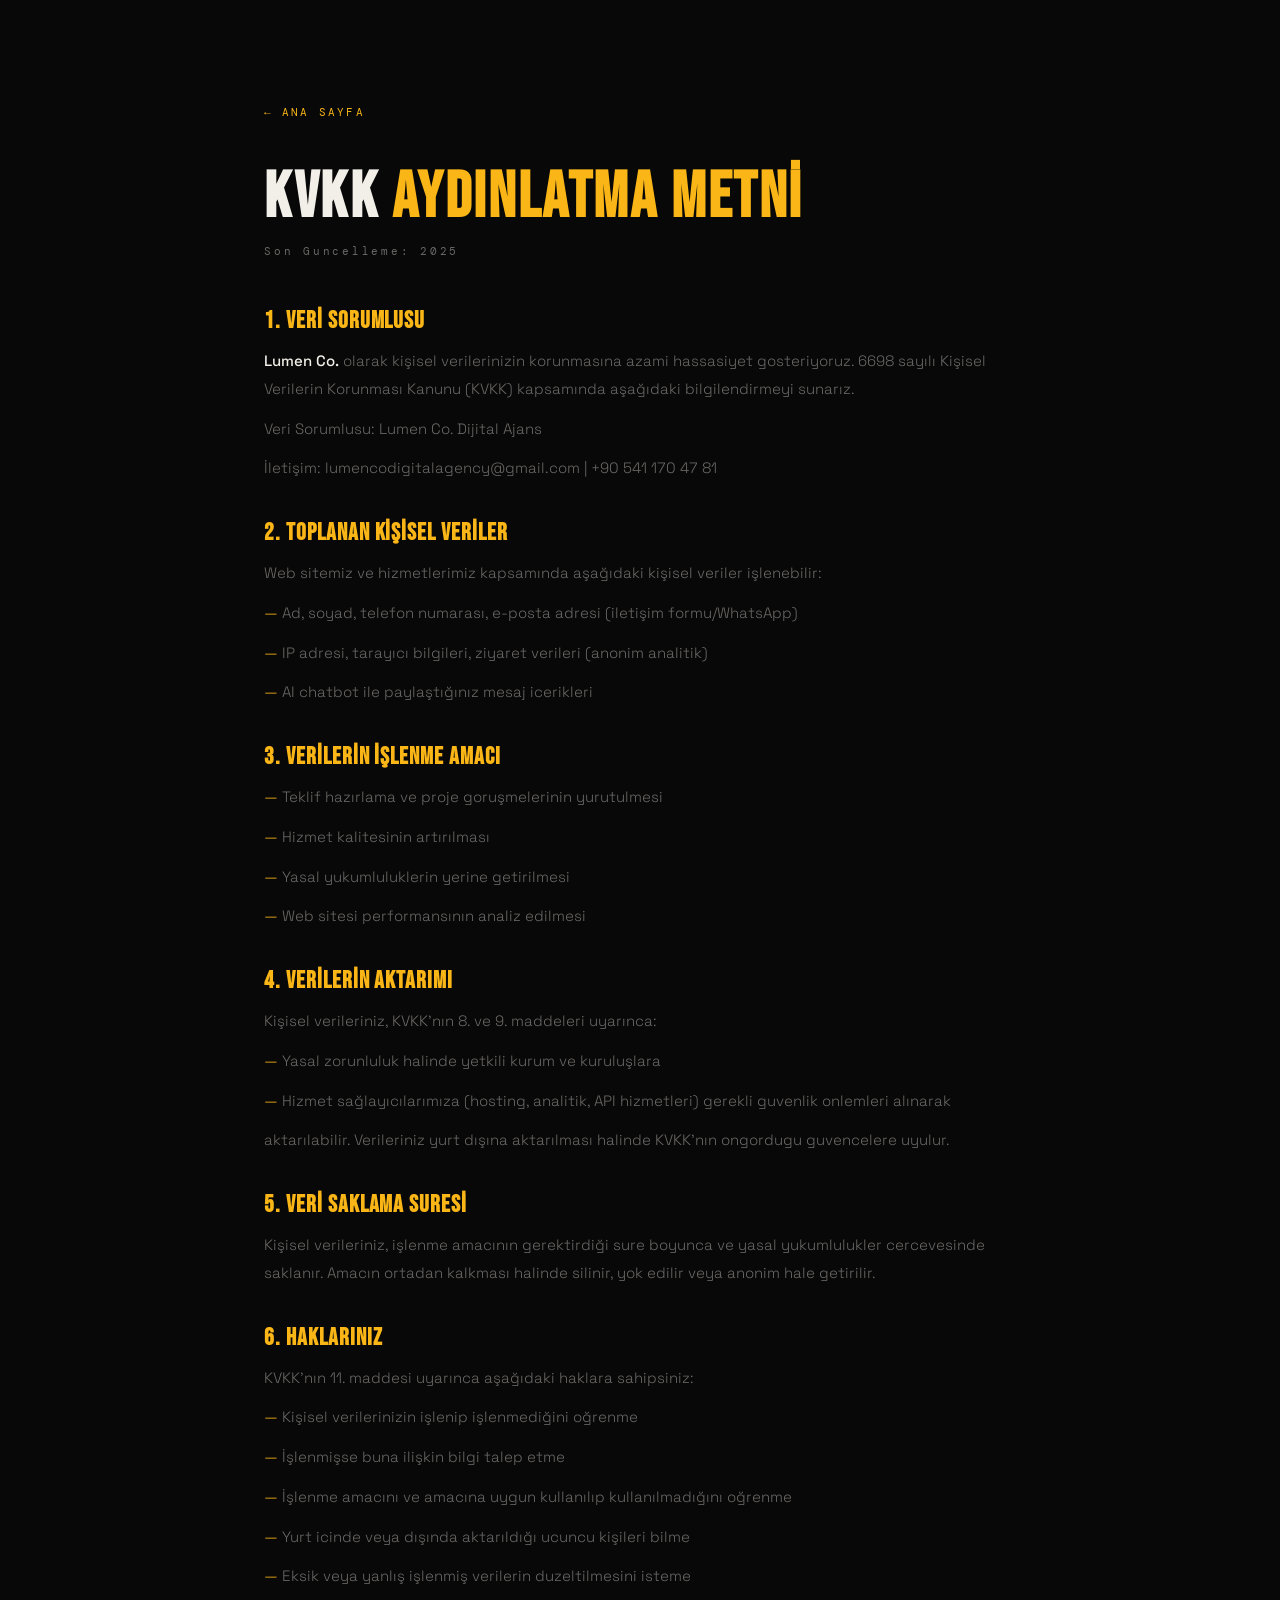
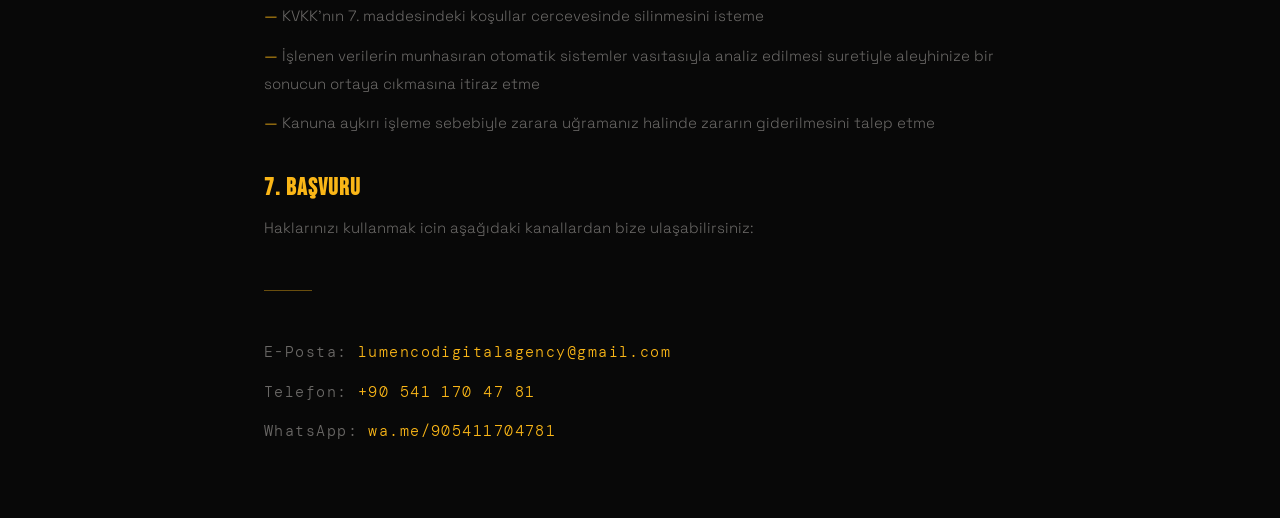
==== kvkk.html @ 165ad6b7 "fix: remove exposed API key, add SEO meta tags, KVKK page, and UX improvements - Move Anthropic API " ====
<!DOCTYPE html>
<html lang="tr">
<head>
<meta charset="UTF-8">
<meta name="viewport" content="width=device-width, initial-scale=1.0">
<title>KVKK Aydınlatma Metni — LUMEN CO.</title>
<meta name="description" content="Lumen Co. Kişisel Verilerin Korunması Kanunu (KVKK) kapsamında aydınlatma metni.">
<link rel="icon" type="image/svg+xml" href="data:image/svg+xml,<svg xmlns='http://www.w3.org/2000/svg' viewBox='0 0 100 100'><rect width='100' height='100' rx='12' fill='%23080808'/><text x='50' y='68' font-size='52' font-family='sans-serif' font-weight='bold' fill='%23FAB617' text-anchor='middle'>L</text></svg>">
<link rel="preconnect" href="https://fonts.googleapis.com">
<link rel="preconnect" href="https://fonts.gstatic.com" crossorigin>
<link href="https://fonts.googleapis.com/css2?family=Bebas+Neue&family=Space+Grotesk:wght@300;400;500&family=DM+Mono:wght@300;400&display=swap" rel="stylesheet">
<style>
:root{--bg:#080808;--bg2:#0F0F0F;--white:#F2EFE9;--muted:rgba(242,239,233,0.42);--border:rgba(242,239,233,0.07);--accent:#FAB617;}
*,*::before,*::after{margin:0;padding:0;box-sizing:border-box;}
body{background:var(--bg);color:var(--white);font-family:'Space Grotesk',sans-serif;}
.wrap{max-width:800px;margin:0 auto;padding:100px 24px 60px;}
.back{font-family:'DM Mono',monospace;font-size:11px;letter-spacing:.2em;color:var(--accent);text-decoration:none;text-transform:uppercase;display:inline-flex;align-items:center;gap:8px;margin-bottom:40px;}
.back:hover{opacity:.7;}
h1{font-family:'Bebas Neue',sans-serif;font-size:clamp(36px,6vw,64px);letter-spacing:.04em;margin-bottom:8px;}
h1 em{color:var(--accent);font-style:normal;}
.date{font-family:'DM Mono',monospace;font-size:11px;letter-spacing:.25em;color:var(--muted);margin-bottom:48px;display:block;}
h2{font-family:'Bebas Neue',sans-serif;font-size:24px;letter-spacing:.04em;color:var(--accent);margin:36px 0 12px;}
p,li{font-weight:300;font-size:15px;line-height:1.85;color:var(--muted);margin-bottom:12px;}
ul{list-style:none;padding:0;}
ul li::before{content:'— ';color:var(--accent);}
strong{color:var(--white);font-weight:500;}
.divider{width:48px;height:1px;background:var(--accent);opacity:.4;margin:48px 0;}
.contact{font-family:'DM Mono',monospace;font-size:12px;letter-spacing:.12em;color:var(--muted);}
.contact a{color:var(--accent);text-decoration:none;}
</style>
</head>
<body>
<div class="wrap">
  <a href="/" class="back">&larr; Ana Sayfa</a>
  <h1>KVKK <em>AYDINLATMA METNİ</em></h1>
  <span class="date">Son Guncelleme: 2025</span>

  <h2>1. Veri Sorumlusu</h2>
  <p><strong>Lumen Co.</strong> olarak kişisel verilerinizin korunmasına azami hassasiyet gosteriyoruz. 6698 sayılı Kişisel Verilerin Korunması Kanunu (KVKK) kapsamında aşağıdaki bilgilendirmeyi sunarız.</p>
  <p>Veri Sorumlusu: Lumen Co. Dijital Ajans</p>
  <p>İletişim: lumencodigitalagency@gmail.com | +90 541 170 47 81</p>

  <h2>2. Toplanan Kişisel Veriler</h2>
  <p>Web sitemiz ve hizmetlerimiz kapsamında aşağıdaki kişisel veriler işlenebilir:</p>
  <ul>
    <li>Ad, soyad, telefon numarası, e-posta adresi (iletişim formu/WhatsApp)</li>
    <li>IP adresi, tarayıcı bilgileri, ziyaret verileri (anonim analitik)</li>
    <li>AI chatbot ile paylaştığınız mesaj icerikleri</li>
  </ul>

  <h2>3. Verilerin İşlenme Amacı</h2>
  <ul>
    <li>Teklif hazırlama ve proje goruşmelerinin yurutulmesi</li>
    <li>Hizmet kalitesinin artırılması</li>
    <li>Yasal yukumluluklerin yerine getirilmesi</li>
    <li>Web sitesi performansının analiz edilmesi</li>
  </ul>

  <h2>4. Verilerin Aktarımı</h2>
  <p>Kişisel verileriniz, KVKK'nın 8. ve 9. maddeleri uyarınca:</p>
  <ul>
    <li>Yasal zorunluluk halinde yetkili kurum ve kuruluşlara</li>
    <li>Hizmet sağlayıcılarımıza (hosting, analitik, API hizmetleri) gerekli guvenlik onlemleri alınarak</li>
  </ul>
  <p>aktarılabilir. Verileriniz yurt dışına aktarılması halinde KVKK'nın ongordugu guvencelere uyulur.</p>

  <h2>5. Veri Saklama Suresi</h2>
  <p>Kişisel verileriniz, işlenme amacının gerektirdiği sure boyunca ve yasal yukumlulukler cercevesinde saklanır. Amacın ortadan kalkması halinde silinir, yok edilir veya anonim hale getirilir.</p>

  <h2>6. Haklarınız</h2>
  <p>KVKK'nın 11. maddesi uyarınca aşağıdaki haklara sahipsiniz:</p>
  <ul>
    <li>Kişisel verilerinizin işlenip işlenmediğini oğrenme</li>
    <li>İşlenmişse buna ilişkin bilgi talep etme</li>
    <li>İşlenme amacını ve amacına uygun kullanılıp kullanılmadığını oğrenme</li>
    <li>Yurt icinde veya dışında aktarıldığı ucuncu kişileri bilme</li>
    <li>Eksik veya yanlış işlenmiş verilerin duzeltilmesini isteme</li>
    <li>KVKK'nın 7. maddesindeki koşullar cercevesinde silinmesini isteme</li>
    <li>İşlenen verilerin munhasıran otomatik sistemler vasıtasıyla analiz edilmesi suretiyle aleyhinize bir sonucun ortaya cıkmasına itiraz etme</li>
    <li>Kanuna aykırı işleme sebebiyle zarara uğramanız halinde zararın giderilmesini talep etme</li>
  </ul>

  <h2>7. Başvuru</h2>
  <p>Haklarınızı kullanmak icin aşağıdaki kanallardan bize ulaşabilirsiniz:</p>

  <div class="divider"></div>

  <div class="contact">
    <p>E-Posta: <a href="mailto:lumencodigitalagency@gmail.com">lumencodigitalagency@gmail.com</a></p>
    <p>Telefon: <a href="tel:+905411704781">+90 541 170 47 81</a></p>
    <p>WhatsApp: <a href="https://wa.me/905411704781">wa.me/905411704781</a></p>
  </div>
</div>
</body>
</html>
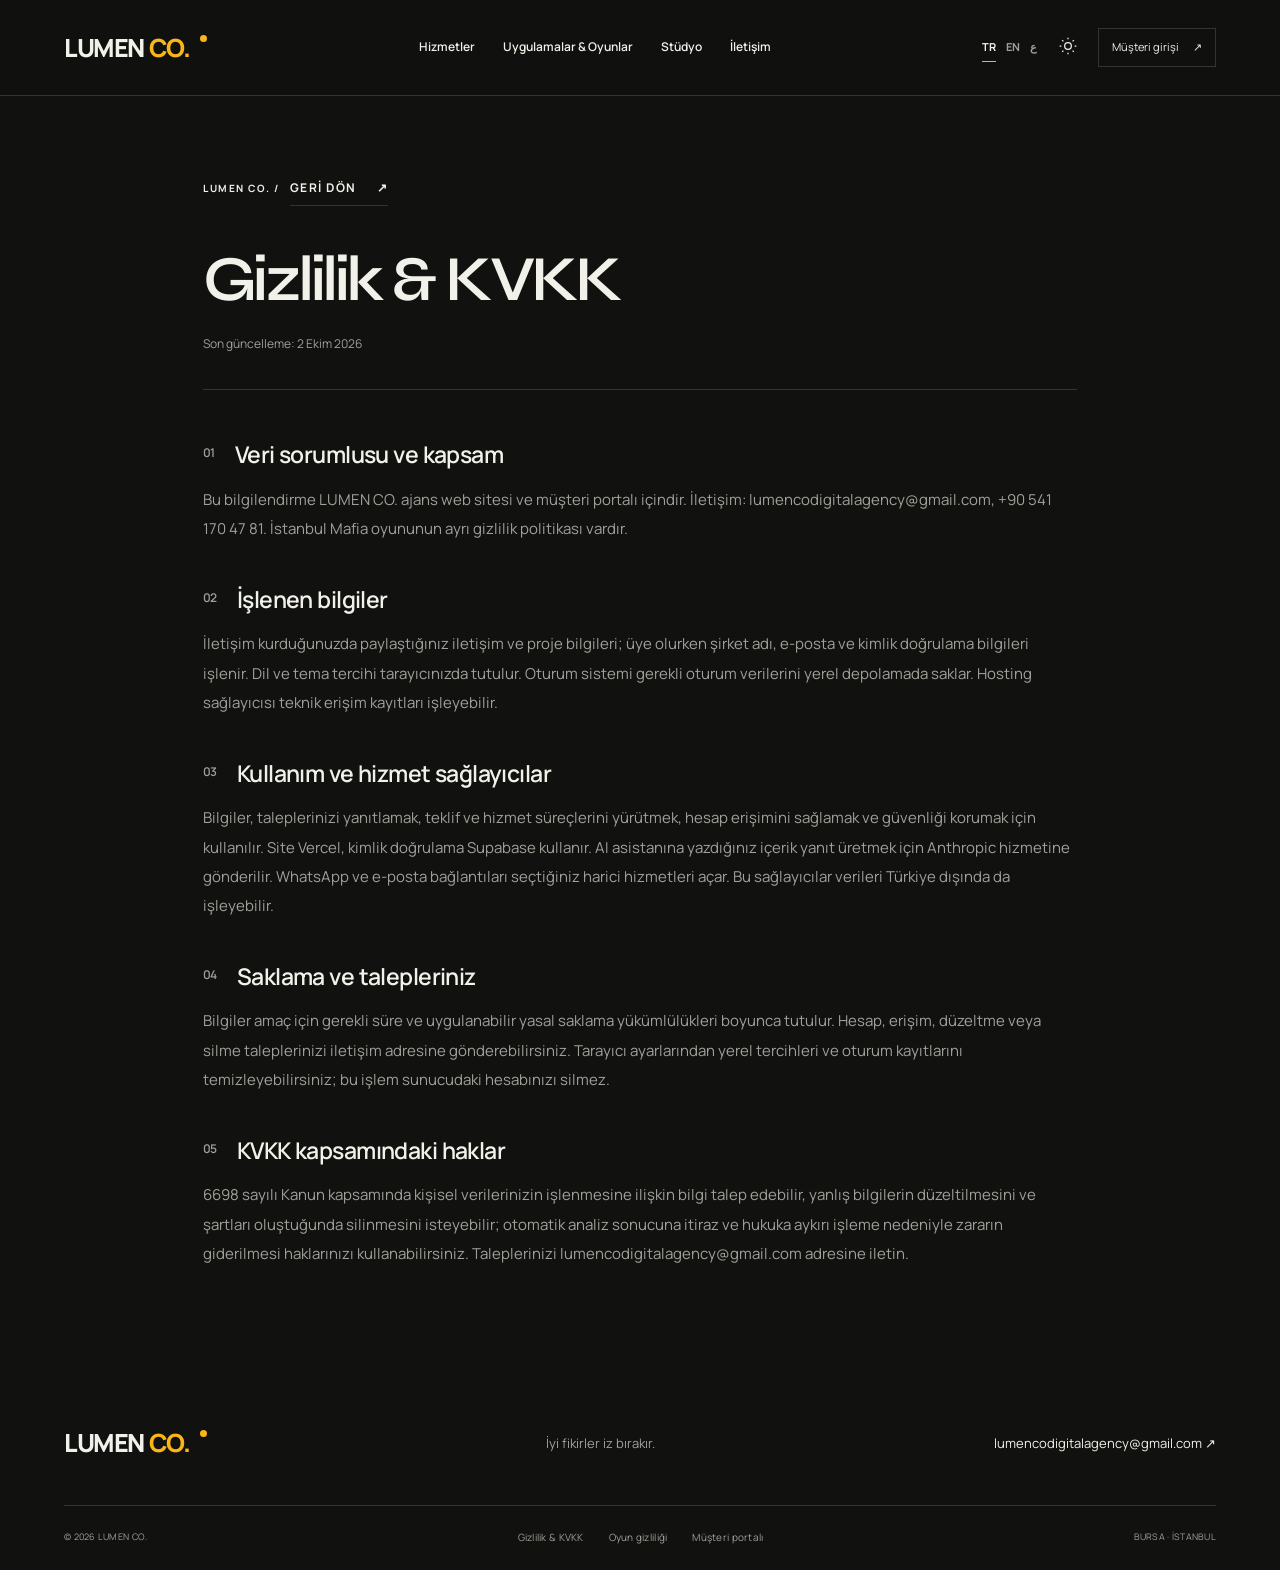
==== commit 644483da: "Launch approved multilingual Lumen redesign and Istanbul Mafia pages" ====
--- a/kvkk.html
+++ b/kvkk.html
@@ -1,95 +1 @@
-<!DOCTYPE html>
-<html lang="tr">
-<head>
-<meta charset="UTF-8">
-<meta name="viewport" content="width=device-width, initial-scale=1.0">
-<title>KVKK Aydınlatma Metni — LUMEN CO.</title>
-<meta name="description" content="Lumen Co. Kişisel Verilerin Korunması Kanunu (KVKK) kapsamında aydınlatma metni.">
-<link rel="icon" type="image/svg+xml" href="data:image/svg+xml,<svg xmlns='http://www.w3.org/2000/svg' viewBox='0 0 100 100'><rect width='100' height='100' rx='12' fill='%23080808'/><text x='50' y='68' font-size='52' font-family='sans-serif' font-weight='bold' fill='%23FAB617' text-anchor='middle'>L</text></svg>">
-<link rel="preconnect" href="https://fonts.googleapis.com">
-<link rel="preconnect" href="https://fonts.gstatic.com" crossorigin>
-<link href="https://fonts.googleapis.com/css2?family=Bebas+Neue&family=Space+Grotesk:wght@300;400;500&family=DM+Mono:wght@300;400&display=swap" rel="stylesheet">
-<style>
-:root{--bg:#080808;--bg2:#0F0F0F;--white:#F2EFE9;--muted:rgba(242,239,233,0.42);--border:rgba(242,239,233,0.07);--accent:#FAB617;}
-*,*::before,*::after{margin:0;padding:0;box-sizing:border-box;}
-body{background:var(--bg);color:var(--white);font-family:'Space Grotesk',sans-serif;}
-.wrap{max-width:800px;margin:0 auto;padding:100px 24px 60px;}
-.back{font-family:'DM Mono',monospace;font-size:11px;letter-spacing:.2em;color:var(--accent);text-decoration:none;text-transform:uppercase;display:inline-flex;align-items:center;gap:8px;margin-bottom:40px;}
-.back:hover{opacity:.7;}
-h1{font-family:'Bebas Neue',sans-serif;font-size:clamp(36px,6vw,64px);letter-spacing:.04em;margin-bottom:8px;}
-h1 em{color:var(--accent);font-style:normal;}
-.date{font-family:'DM Mono',monospace;font-size:11px;letter-spacing:.25em;color:var(--muted);margin-bottom:48px;display:block;}
-h2{font-family:'Bebas Neue',sans-serif;font-size:24px;letter-spacing:.04em;color:var(--accent);margin:36px 0 12px;}
-p,li{font-weight:300;font-size:15px;line-height:1.85;color:var(--muted);margin-bottom:12px;}
-ul{list-style:none;padding:0;}
-ul li::before{content:'— ';color:var(--accent);}
-strong{color:var(--white);font-weight:500;}
-.divider{width:48px;height:1px;background:var(--accent);opacity:.4;margin:48px 0;}
-.contact{font-family:'DM Mono',monospace;font-size:12px;letter-spacing:.12em;color:var(--muted);}
-.contact a{color:var(--accent);text-decoration:none;}
-</style>
-</head>
-<body>
-<div class="wrap">
-  <a href="/" class="back">&larr; Ana Sayfa</a>
-  <h1>KVKK <em>AYDINLATMA METNİ</em></h1>
-  <span class="date">Son Guncelleme: 2025</span>
-
-  <h2>1. Veri Sorumlusu</h2>
-  <p><strong>Lumen Co.</strong> olarak kişisel verilerinizin korunmasına azami hassasiyet gosteriyoruz. 6698 sayılı Kişisel Verilerin Korunması Kanunu (KVKK) kapsamında aşağıdaki bilgilendirmeyi sunarız.</p>
-  <p>Veri Sorumlusu: Lumen Co. Dijital Ajans</p>
-  <p>İletişim: lumencodigitalagency@gmail.com | +90 541 170 47 81</p>
-
-  <h2>2. Toplanan Kişisel Veriler</h2>
-  <p>Web sitemiz ve hizmetlerimiz kapsamında aşağıdaki kişisel veriler işlenebilir:</p>
-  <ul>
-    <li>Ad, soyad, telefon numarası, e-posta adresi (iletişim formu/WhatsApp)</li>
-    <li>IP adresi, tarayıcı bilgileri, ziyaret verileri (anonim analitik)</li>
-    <li>AI chatbot ile paylaştığınız mesaj icerikleri</li>
-  </ul>
-
-  <h2>3. Verilerin İşlenme Amacı</h2>
-  <ul>
-    <li>Teklif hazırlama ve proje goruşmelerinin yurutulmesi</li>
-    <li>Hizmet kalitesinin artırılması</li>
-    <li>Yasal yukumluluklerin yerine getirilmesi</li>
-    <li>Web sitesi performansının analiz edilmesi</li>
-  </ul>
-
-  <h2>4. Verilerin Aktarımı</h2>
-  <p>Kişisel verileriniz, KVKK'nın 8. ve 9. maddeleri uyarınca:</p>
-  <ul>
-    <li>Yasal zorunluluk halinde yetkili kurum ve kuruluşlara</li>
-    <li>Hizmet sağlayıcılarımıza (hosting, analitik, API hizmetleri) gerekli guvenlik onlemleri alınarak</li>
-  </ul>
-  <p>aktarılabilir. Verileriniz yurt dışına aktarılması halinde KVKK'nın ongordugu guvencelere uyulur.</p>
-
-  <h2>5. Veri Saklama Suresi</h2>
-  <p>Kişisel verileriniz, işlenme amacının gerektirdiği sure boyunca ve yasal yukumlulukler cercevesinde saklanır. Amacın ortadan kalkması halinde silinir, yok edilir veya anonim hale getirilir.</p>
-
-  <h2>6. Haklarınız</h2>
-  <p>KVKK'nın 11. maddesi uyarınca aşağıdaki haklara sahipsiniz:</p>
-  <ul>
-    <li>Kişisel verilerinizin işlenip işlenmediğini oğrenme</li>
-    <li>İşlenmişse buna ilişkin bilgi talep etme</li>
-    <li>İşlenme amacını ve amacına uygun kullanılıp kullanılmadığını oğrenme</li>
-    <li>Yurt icinde veya dışında aktarıldığı ucuncu kişileri bilme</li>
-    <li>Eksik veya yanlış işlenmiş verilerin duzeltilmesini isteme</li>
-    <li>KVKK'nın 7. maddesindeki koşullar cercevesinde silinmesini isteme</li>
-    <li>İşlenen verilerin munhasıran otomatik sistemler vasıtasıyla analiz edilmesi suretiyle aleyhinize bir sonucun ortaya cıkmasına itiraz etme</li>
-    <li>Kanuna aykırı işleme sebebiyle zarara uğramanız halinde zararın giderilmesini talep etme</li>
-  </ul>
-
-  <h2>7. Başvuru</h2>
-  <p>Haklarınızı kullanmak icin aşağıdaki kanallardan bize ulaşabilirsiniz:</p>
-
-  <div class="divider"></div>
-
-  <div class="contact">
-    <p>E-Posta: <a href="mailto:lumencodigitalagency@gmail.com">lumencodigitalagency@gmail.com</a></p>
-    <p>Telefon: <a href="tel:+905411704781">+90 541 170 47 81</a></p>
-    <p>WhatsApp: <a href="https://wa.me/905411704781">wa.me/905411704781</a></p>
-  </div>
-</div>
-</body>
-</html>
+<!doctype html><html lang="tr" dir="ltr"><head><meta charset="utf-8"><meta name="viewport" content="width=device-width,initial-scale=1"><meta name="color-scheme" content="dark light"><title>Gizlilik & KVKK — LUMEN CO.</title><meta name="description" content="Creative production, digital experiences and original games. LUMEN CO."><meta property="og:title" content="Gizlilik & KVKK — LUMEN CO."><meta property="og:description" content="Creative production, digital experiences and original games. LUMEN CO."><meta property="og:image" content="https://lumenco-site.vercel.app/assets/istanbul-mafia.png"><meta name="robots" content="index,follow"><link rel="icon" href="assets/favicon.svg"><link rel="stylesheet" href="assets/fonts.css"><link rel="stylesheet" href="assets/site.css"><script src="assets/preferences.js"></script><link rel="canonical" href="https://lumenco-site.vercel.app/kvkk.html"></head><body><a class="skip" href="#main"><span data-lang="tr">İçeriğe geç</span><span data-lang="en">Skip to content</span><span data-lang="ar">انتقل إلى المحتوى</span></a><header class="site-header"><a class="brand" href="index.html" aria-label="Lumen Co.">LUMEN<span>CO.</span><i></i></a><nav class="desktop-nav" aria-label="Main"><a class="text-link" href="index.html#services"><span data-lang="tr">Hizmetler</span><span data-lang="en">Services</span><span data-lang="ar">خدماتنا</span><span aria-hidden="true">↗</span></a><a class="text-link" href="index.html#products"><span data-lang="tr">Uygulamalar & Oyunlar</span><span data-lang="en">Apps & Games</span><span data-lang="ar">التطبيقات والألعاب</span><span aria-hidden="true">↗</span></a><a class="text-link" href="index.html#studio"><span data-lang="tr">Stüdyo</span><span data-lang="en">Studio</span><span data-lang="ar">الاستوديو</span><span aria-hidden="true">↗</span></a><a class="text-link" href="index.html#contact"><span data-lang="tr">İletişim</span><span data-lang="en">Contact</span><span data-lang="ar">تواصل معنا</span><span aria-hidden="true">↗</span></a></nav><div class="header-tools"><div class="languages" role="group" aria-label="Language"><button data-language="tr" lang="tr">TR</button><button data-language="en" lang="en">EN</button><button data-language="ar" lang="ar">ع</button></div><button class="theme-button" aria-label="Tema / Theme / المظهر"><svg viewBox="0 0 24 24" fill="none" stroke="currentColor" stroke-width="1.5"><circle cx="12" cy="12" r="4"/><path d="M12 2v2m0 16v2M2 12h2m16 0h2M5 5l1.5 1.5m11 11L19 19M5 19l1.5-1.5m11-11L19 5"/></svg></button><a class="login-link" href="portal.html"><span data-lang="tr">Müşteri girişi</span><span data-lang="en">Client login</span><span data-lang="ar">دخول العملاء</span><span aria-hidden="true">↗</span></a><button class="menu-button" aria-label="Menü / Menu / القائمة" aria-expanded="false" aria-controls="mobile-nav"><span></span><span></span></button></div></header><nav id="mobile-nav" hidden><a class="text-link" href="index.html#services"><span data-lang="tr">Hizmetler</span><span data-lang="en">Services</span><span data-lang="ar">خدماتنا</span><span aria-hidden="true">↗</span></a><a class="text-link" href="index.html#products"><span data-lang="tr">Uygulamalar & Oyunlar</span><span data-lang="en">Apps & Games</span><span data-lang="ar">التطبيقات والألعاب</span><span aria-hidden="true">↗</span></a><a class="text-link" href="index.html#studio"><span data-lang="tr">Stüdyo</span><span data-lang="en">Studio</span><span data-lang="ar">الاستوديو</span><span aria-hidden="true">↗</span></a><a class="text-link" href="index.html#contact"><span data-lang="tr">İletişim</span><span data-lang="en">Contact</span><span data-lang="ar">تواصل معنا</span><span aria-hidden="true">↗</span></a><a class="text-link" href="portal.html"><span data-lang="tr">Müşteri girişi</span><span data-lang="en">Client login</span><span data-lang="ar">دخول العملاء</span><span aria-hidden="true">↗</span></a></nav><main id="main" class="legal"><div class="eyebrow">LUMEN CO. / <a class="text-link" href="index.html"><span data-lang="tr">GERİ DÖN</span><span data-lang="en">GO BACK</span><span data-lang="ar">عودة</span><span aria-hidden="true">↗</span></a></div><h1><span data-lang="tr">Gizlilik & KVKK</span><span data-lang="en">Privacy notice</span><span data-lang="ar">إشعار الخصوصية</span></h1><p class="legal-date"><span data-lang="tr">Son güncelleme: 2 Ekim 2026</span><span data-lang="en">Last updated: 2 October 2026</span><span data-lang="ar">آخر تحديث: 2 أكتوبر 2026</span></p><div class="legal-body"><section><h2><span>01</span><span data-lang="tr">Veri sorumlusu ve kapsam</span><span data-lang="en">Controller and scope</span><span data-lang="ar">المسؤول والنطاق</span></h2><p data-lang="tr">Bu bilgilendirme LUMEN CO. ajans web sitesi ve müşteri portalı içindir. İletişim: lumencodigitalagency@gmail.com, +90 541 170 47 81. İstanbul Mafia oyununun ayrı gizlilik politikası vardır.</p><p data-lang="en">This notice covers the LUMEN CO. agency website and client portal. Contact: lumencodigitalagency@gmail.com, +90 541 170 47 81. İstanbul Mafia has a separate game privacy policy.</p><p data-lang="ar">يشمل هذا الإشعار موقع وكالة LUMEN CO. وبوابة العملاء. للتواصل: lumencodigitalagency@gmail.com، ‎+90 541 170 47 81. للعبة İstanbul Mafia سياسة خصوصية منفصلة.</p></section><section><h2><span>02</span><span data-lang="tr">İşlenen bilgiler</span><span data-lang="en">Information processed</span><span data-lang="ar">المعلومات المعالجة</span></h2><p data-lang="tr">İletişim kurduğunuzda paylaştığınız iletişim ve proje bilgileri; üye olurken şirket adı, e-posta ve kimlik doğrulama bilgileri işlenir. Dil ve tema tercihi tarayıcınızda tutulur. Oturum sistemi gerekli oturum verilerini yerel depolamada saklar. Hosting sağlayıcısı teknik erişim kayıtları işleyebilir.</p><p data-lang="en">We process the contact and project details you share, and company name, email and authentication information for registration. Language and theme preferences are stored in your browser. Authentication stores necessary session data locally. The hosting provider may process technical access logs.</p><p data-lang="ar">نعالج بيانات التواصل والمشروع التي تشاركها، واسم الشركة والبريد ومعلومات المصادقة عند التسجيل. تُحفظ اللغة والمظهر في متصفحك، ويحتفظ نظام الدخول ببيانات الجلسة اللازمة محلياً. قد يعالج مزود الاستضافة سجلات الوصول التقنية.</p></section><section><h2><span>03</span><span data-lang="tr">Kullanım ve hizmet sağlayıcılar</span><span data-lang="en">Use and service providers</span><span data-lang="ar">الاستخدام ومزودو الخدمات</span></h2><p data-lang="tr">Bilgiler, taleplerinizi yanıtlamak, teklif ve hizmet süreçlerini yürütmek, hesap erişimini sağlamak ve güvenliği korumak için kullanılır. Site Vercel, kimlik doğrulama Supabase kullanır. AI asistanına yazdığınız içerik yanıt üretmek için Anthropic hizmetine gönderilir. WhatsApp ve e-posta bağlantıları seçtiğiniz harici hizmetleri açar. Bu sağlayıcılar verileri Türkiye dışında da işleyebilir.</p><p data-lang="en">Information is used to answer requests, prepare proposals, deliver services, provide account access and maintain security. Hosting uses Vercel; authentication uses Supabase. Messages sent to the AI assistant are sent to Anthropic to generate responses. WhatsApp and email links open the external services you choose. These providers may process data outside Türkiye.</p><p data-lang="ar">تُستخدم المعلومات للرد على الطلبات وإعداد العروض وتقديم الخدمات والوصول إلى الحساب وحماية الأمان. نستخدم Vercel للاستضافة وSupabase للمصادقة. تُرسل رسائل مساعد الذكاء الاصطناعي إلى Anthropic لإنتاج الردود. تفتح روابط واتساب والبريد الخدمات الخارجية التي تختارها. قد يعالج هؤلاء المزودون البيانات خارج تركيا.</p></section><section><h2><span>04</span><span data-lang="tr">Saklama ve talepleriniz</span><span data-lang="en">Retention and your requests</span><span data-lang="ar">الاحتفاظ وطلباتك</span></h2><p data-lang="tr">Bilgiler amaç için gerekli süre ve uygulanabilir yasal saklama yükümlülükleri boyunca tutulur. Hesap, erişim, düzeltme veya silme taleplerinizi iletişim adresine gönderebilirsiniz. Tarayıcı ayarlarından yerel tercihleri ve oturum kayıtlarını temizleyebilirsiniz; bu işlem sunucudaki hesabınızı silmez.</p><p data-lang="en">Information is retained as long as needed for its purpose and applicable legal retention obligations. Contact us for account, access, correction or deletion requests. You can clear local preferences and session data in your browser; this does not delete your server-side account.</p><p data-lang="ar">نحتفظ بالمعلومات بقدر ما يلزم لغرضها والالتزامات القانونية المعمول بها. تواصل معنا لطلبات الحساب أو الوصول أو التصحيح أو الحذف. يمكنك مسح التفضيلات وبيانات الجلسة محلياً من متصفحك؛ وهذا لا يحذف حسابك على الخادم.</p></section><section><h2><span>05</span><span data-lang="tr">KVKK kapsamındaki haklar</span><span data-lang="en">Rights under KVKK</span><span data-lang="ar">الحقوق وفق قانون KVKK</span></h2><p data-lang="tr">6698 sayılı Kanun kapsamında kişisel verilerinizin işlenmesine ilişkin bilgi talep edebilir, yanlış bilgilerin düzeltilmesini ve şartları oluştuğunda silinmesini isteyebilir; otomatik analiz sonucuna itiraz ve hukuka aykırı işleme nedeniyle zararın giderilmesi haklarınızı kullanabilirsiniz. Taleplerinizi lumencodigitalagency@gmail.com adresine iletin.</p><p data-lang="en">Under Turkish Law No. 6698, you may request information about processing, correction of inaccurate information and deletion when conditions apply, and exercise rights concerning objections to automated analysis and compensation for unlawful processing. Send requests to lumencodigitalagency@gmail.com.</p><p data-lang="ar">بموجب القانون التركي رقم 6698، يمكنك طلب معلومات عن المعالجة وتصحيح المعلومات غير الدقيقة وحذفها عند تحقق الشروط، وممارسة حقوق الاعتراض على التحليل الآلي والتعويض عن المعالجة غير القانونية. أرسل الطلبات إلى lumencodigitalagency@gmail.com.</p></section></div></main><footer class="footer"><div class="footer-top"><a class="brand" href="index.html" aria-label="Lumen Co.">LUMEN<span>CO.</span><i></i></a><p><span data-lang="tr">İyi fikirler iz bırakır.</span><span data-lang="en">Good ideas leave a mark.</span><span data-lang="ar">الأفكار الجيدة تترك أثراً.</span></p><a href="mailto:lumencodigitalagency@gmail.com">lumencodigitalagency@gmail.com ↗</a></div><div class="footer-bottom"><span>© 2026 LUMEN CO.</span><div><a class="text-link" href="kvkk.html"><span data-lang="tr">Gizlilik & KVKK</span><span data-lang="en">Privacy</span><span data-lang="ar">الخصوصية</span><span aria-hidden="true">↗</span></a><a class="text-link" href="istanbul-mafia-gizlilik.html"><span data-lang="tr">Oyun gizliliği</span><span data-lang="en">Game privacy</span><span data-lang="ar">خصوصية اللعبة</span><span aria-hidden="true">↗</span></a><a class="text-link" href="portal.html"><span data-lang="tr">Müşteri portalı</span><span data-lang="en">Client portal</span><span data-lang="ar">بوابة العملاء</span><span aria-hidden="true">↗</span></a></div><span>BURSA · İSTANBUL</span></div></footer><script src="assets/site.js" defer></script></body></html>
--- a/assets/fonts.css
+++ b/assets/fonts.css
@@ -0,0 +1,89 @@
+@font-face {
+  font-family: 'Manrope';
+  font-style: normal;
+  font-weight: 400;
+  font-display: swap;
+  src: url(fonts/font-1.ttf) format('truetype');
+}
+@font-face {
+  font-family: 'Manrope';
+  font-style: normal;
+  font-weight: 500;
+  font-display: swap;
+  src: url(fonts/font-2.ttf) format('truetype');
+}
+@font-face {
+  font-family: 'Manrope';
+  font-style: normal;
+  font-weight: 600;
+  font-display: swap;
+  src: url(fonts/font-3.ttf) format('truetype');
+}
+@font-face {
+  font-family: 'Manrope';
+  font-style: normal;
+  font-weight: 700;
+  font-display: swap;
+  src: url(fonts/font-4.ttf) format('truetype');
+}
+@font-face {
+  font-family: 'Manrope';
+  font-style: normal;
+  font-weight: 800;
+  font-display: swap;
+  src: url(fonts/font-5.ttf) format('truetype');
+}
+@font-face {
+  font-family: 'Noto Sans Arabic';
+  font-style: normal;
+  font-weight: 400;
+  font-stretch: normal;
+  font-display: swap;
+  src: url(fonts/font-6.ttf) format('truetype');
+}
+@font-face {
+  font-family: 'Noto Sans Arabic';
+  font-style: normal;
+  font-weight: 500;
+  font-stretch: normal;
+  font-display: swap;
+  src: url(fonts/font-7.ttf) format('truetype');
+}
+@font-face {
+  font-family: 'Noto Sans Arabic';
+  font-style: normal;
+  font-weight: 600;
+  font-stretch: normal;
+  font-display: swap;
+  src: url(fonts/font-8.ttf) format('truetype');
+}
+@font-face {
+  font-family: 'Noto Sans Arabic';
+  font-style: normal;
+  font-weight: 700;
+  font-stretch: normal;
+  font-display: swap;
+  src: url(fonts/font-9.ttf) format('truetype');
+}
+@font-face {
+  font-family: 'Syne';
+  font-style: normal;
+  font-weight: 600;
+  font-display: swap;
+  src: url(fonts/font-10.ttf) format('truetype');
+}
+@font-face {
+  font-family: 'Syne';
+  font-style: normal;
+  font-weight: 700;
+  font-display: swap;
+  src: url(fonts/font-11.ttf) format('truetype');
+}
+@font-face {
+  font-family: 'Syne';
+  font-style: normal;
+  font-weight: 800;
+  font-display: swap;
+  src: url(fonts/font-12.ttf) format('truetype');
+}
+
--- a/assets/site.css
+++ b/assets/site.css
@@ -0,0 +1,9 @@
+:root{--bg:#111210;--surface:#181916;--surface2:#20211e;--text:#f2f1e9;--muted:#a0a199;--line:#34352f;--accent:#fab617;--header:rgba(17,18,16,.93);--pad:clamp(22px,5vw,88px);color-scheme:dark}
+html.light{--bg:#f5f3ec;--surface:#ebe9e0;--surface2:#fffefa;--text:#1a1d17;--muted:#65685e;--line:#d2d1c6;--header:rgba(245,243,236,.95);color-scheme:light}
+*{box-sizing:border-box}html{scroll-behavior:smooth;scroll-padding-top:110px}body{margin:0;background:var(--bg);color:var(--text);font:15px/1.7 Manrope,Arial,sans-serif;-webkit-font-smoothing:antialiased}button,input,textarea{font:inherit}button,a{-webkit-tap-highlight-color:transparent}button{cursor:pointer}a{color:inherit;text-decoration:none}button{color:inherit}img{max-width:100%;display:block}h1,h2,h3,p{margin:0}h1,h2,h3{font-weight:600;line-height:1.07;letter-spacing:-.055em}h1,h2{font-family:Syne,Manrope,Arial,sans-serif}em{font-style:normal}::selection{background:var(--accent);color:#111}a:focus-visible,button:focus-visible,summary:focus-visible,input:focus-visible,textarea:focus-visible{outline:2px solid var(--accent);outline-offset:5px}button{border:0;background:none}button:disabled{opacity:.55;cursor:wait}[data-lang]{display:none!important}html[lang=tr] [data-lang=tr],html[lang=en] [data-lang=en],html[lang=ar] [data-lang=ar]{display:revert!important}[hidden]{display:none!important}html[lang=ar] body{font-family:'Noto Sans Arabic',Arial,sans-serif}html[lang=ar] h1,html[lang=ar] h2,html[lang=ar] h3{font-family:'Noto Sans Arabic',Arial,sans-serif;letter-spacing:-.025em;line-height:1.35}html[lang=ar] .eyebrow{letter-spacing:0}html[lang=ar] .brand,html[lang=ar] .hero-caption{direction:ltr}html[lang=ar] .hero-content{margin-inline-start:auto;max-width:720px}html[lang=ar] .hero-shade{background:linear-gradient(270deg,rgba(5,8,7,.88),rgba(5,8,7,.35) 70%),linear-gradient(0deg,rgba(8,9,7,.8),transparent 40%)}.skip{position:fixed;top:-100px;left:20px;z-index:999;background:var(--accent);color:#111;padding:10px}.skip:focus{top:10px}.site-header{height:96px;padding:0 var(--pad);display:flex;gap:30px;align-items:center;justify-content:space-between;background:var(--header);border-bottom:1px solid var(--line);position:sticky;top:0;z-index:40;backdrop-filter:blur(18px)}.brand{font-size:25px;letter-spacing:-1.5px;font-weight:800;display:inline-flex;align-items:center;gap:5px;white-space:nowrap;line-height:1}.brand>span{color:var(--accent)}html.light .brand>span{color:#a56800}.brand>i{background:var(--accent);width:7px;height:7px;border-radius:50%;margin-left:6px;align-self:flex-start}.desktop-nav{display:flex;gap:28px;align-items:center}.desktop-nav .text-link{font-size:12px;letter-spacing:0;font-weight:600;border:0;padding:0;white-space:nowrap}.desktop-nav .text-link>span:last-child{display:none}.header-tools{display:flex;gap:18px;align-items:center}.languages{display:flex;gap:10px;align-items:center;direction:ltr}.languages button{font-size:11px;font-weight:700;padding:5px 0;color:var(--muted);border-bottom:1px solid transparent}.languages button.active{color:var(--text);border-color:var(--accent)}.theme-button{width:25px;height:30px;padding:3px}.theme-button svg{width:20px;height:20px}.login-link{font-size:11px;border:1px solid var(--line);padding:9px 13px;white-space:nowrap;display:flex;gap:14px}.login-link:hover{border-color:var(--accent)}.menu-button{display:none;padding:8px}.menu-button span{display:block;width:22px;height:1px;margin:5px 0;background:var(--text)}#mobile-nav{position:fixed;top:80px;inset-inline:0;z-index:39;background:var(--bg);padding:25px var(--pad);border-bottom:1px solid var(--line)}#mobile-nav a{display:flex;padding:16px 0}.hero{min-height:690px;height:calc(100svh - 96px);max-height:950px;position:relative;isolation:isolate;color:#f4f1e9;padding:82px var(--pad) 0;display:flex;flex-direction:column;overflow:hidden}.hero-image{position:absolute;inset:0;width:100%;height:100%;object-fit:cover;z-index:-3}.hero-shade{position:absolute;inset:0;z-index:-2;background:linear-gradient(90deg,rgba(5,8,7,.86),rgba(5,8,7,.25) 65%),linear-gradient(0deg,rgba(8,9,7,.85),transparent 45%)}.hero-content{max-width:850px}.eyebrow{font-size:10px;font-weight:700;letter-spacing:.15em;line-height:1.8;display:flex;align-items:center;gap:10px}.status-dot{width:6px;height:6px;border-radius:50%;background:var(--accent);box-shadow:0 0 12px #fab61755}.hero h1{font-size:clamp(65px,6.9vw,120px);letter-spacing:-.065em;line-height:1.02;margin:30px 0 26px;font-weight:600}.hero h1 em{color:var(--accent)}.hero-content>p{font-size:15px;color:#bdbfb5;max-width:435px;line-height:1.9}.hero-actions{display:flex;gap:20px;align-items:center;margin-top:32px}.button{display:inline-flex;align-items:center;justify-content:space-between;gap:38px;padding:16px 22px;font-size:12px;font-weight:700;transition:background .2s,transform .2s;line-height:1.4}.button:hover{transform:translateY(-2px)}.primary{background:var(--accent);color:#151711}.primary:hover{background:#ffd061}.quiet{border:1px solid #ffffff40;color:#eee}.quiet:hover{background:#ffffff0f}.hero-caption{position:absolute;right:var(--pad);bottom:107px;display:flex;align-items:center;gap:20px;font-size:9px;letter-spacing:.14em;color:#aaa99e}.cross{font-size:36px;font-weight:300;color:var(--accent)}.hero-bottom{display:flex;justify-content:space-between;margin-top:auto;padding:22px 0;border-top:1px solid #ffffff26;font-size:9px;letter-spacing:.16em;color:#b9bcb0}.hero-bottom a{color:#e8e9e0}.discipline-strip{padding:28px var(--pad);display:flex;align-items:center;justify-content:space-between;gap:30px;border-bottom:1px solid var(--line)}.discipline-strip>span{font-size:9px;letter-spacing:.12em;color:var(--muted)}.discipline-strip p{display:flex;gap:30px;align-items:center;font-size:18px;font-weight:600;letter-spacing:.02em}.discipline-strip i{font-size:20px;font-style:normal;color:var(--accent)}.section{padding:110px var(--pad)}.section-heading{display:grid;grid-template-columns:1fr 2fr;gap:50px;margin-bottom:70px}.section-heading>.eyebrow{align-self:start;margin-top:10px;color:var(--muted)}h2{font-size:clamp(40px,4.6vw,74px)}.section-heading p{color:var(--muted);font-size:14px;margin-top:22px}.services{border-top:1px solid var(--line)}.service-row{border-bottom:1px solid var(--line)}.service-row summary{list-style:none;display:flex;gap:35px;align-items:center;min-height:115px;cursor:pointer}.service-row summary::-webkit-details-marker{display:none}.service-no{font-size:11px;color:var(--muted);width:36px}.service-row h3{font-family:Manrope,Arial,sans-serif;font-size:clamp(20px,2.6vw,38px);letter-spacing:-.045em;flex:1}.service-tags{font-size:9px;letter-spacing:.08em;color:var(--muted)}.plus{font-size:28px;font-weight:300;transition:transform .2s}.service-row[open] .plus{transform:rotate(45deg);color:var(--accent)}.service-row[open] h3{color:var(--accent)}html.light .service-row[open] h3{color:#8b5c00}.service-detail{display:grid;grid-template-columns:1fr 1.1fr;gap:20px 60px;padding:0 50px 34px 71px}.service-detail strong{font-size:18px;font-weight:500}.service-detail p{font-size:14px;line-height:1.9;color:var(--muted)}.service-detail .text-link{grid-column:2;width:max-content}.text-link{font-size:12px;display:inline-flex;align-items:center;gap:20px;padding:6px 0;border-bottom:1px solid var(--line)}.text-link:hover{color:var(--accent)}html.light .text-link:hover{color:#896000}.products{background:var(--surface)}.game-feature{position:relative;display:block;isolation:isolate;overflow:hidden;background:#07152a;aspect-ratio:1.9;color:#fff;border-radius:3px}.game-feature:after{content:'';position:absolute;inset:0;background:linear-gradient(0deg,#06111df2,transparent 50%);z-index:0}.game-feature>img{width:100%;height:100%;object-fit:cover;transition:transform .8s}.game-feature:hover>img{transform:scale(1.025)}.feature-top{position:absolute;top:26px;inset-inline:28px;display:flex;justify-content:space-between;z-index:1}.pill{border:1px solid currentColor;padding:6px 10px;font-size:9px;line-height:1.5;letter-spacing:.1em;display:inline-block;backdrop-filter:blur(8px)}.feature-top .pill{background:#07101f88;border-color:#ffffff50}.feature-bottom{position:absolute;bottom:32px;inset-inline:32px;display:flex;align-items:end;justify-content:space-between;gap:20px;z-index:1}.feature-bottom h3{font-family:Manrope,sans-serif;font-size:40px;margin:12px 0 8px;letter-spacing:-.04em}.feature-bottom p{font-size:12px;color:#b4bfcb}.round-arrow{display:flex;align-items:center;justify-content:center;font-size:30px;width:65px;height:65px;border:1px solid #ffffff65;border-radius:50%}.product-under{display:flex;gap:20px;justify-content:space-between;align-items:center;margin-top:22px;font-size:12px;color:var(--muted)}.product-under .text-link{white-space:nowrap}.studio{display:grid;grid-template-columns:1.15fr 1fr;gap:100px}.studio-statement>.eyebrow{color:var(--muted);margin-bottom:35px}.muted{color:var(--muted)}.studio-statement h2{font-size:clamp(40px,4vw,65px)}.studio-copy{padding-top:50px}.large-copy{font-size:23px;line-height:1.55;font-weight:500;letter-spacing:-.03em}.studio-copy>p:nth-child(2){margin-top:25px;color:var(--muted);font-size:14px;line-height:1.9}.principles{margin-top:44px}.principles>div{border-top:1px solid var(--line);padding:20px 0;display:grid;grid-template-columns:35px 1fr;gap:2px 15px}.principles>div>span{font-size:10px;color:var(--muted);padding-top:4px}.principles strong{font-size:14px;font-weight:600}.principles p{grid-column:2;font-size:12px;color:var(--muted)}.studio-orbit{position:relative;width:290px;height:230px;display:flex;align-items:center;justify-content:center;margin-top:45px;isolation:isolate}.studio-orbit>span{font-family:Syne,sans-serif;font-size:155px;font-weight:800;line-height:1}.studio-orbit i{position:absolute;inset:48px 4px;border:1px solid var(--line);border-radius:50%;transform:rotate(-30deg)}.studio-orbit:before{content:'';position:absolute;inset:30px;border:1px solid var(--line);border-radius:50%;transform:rotate(40deg)}.studio-orbit>b{font-size:40px;position:absolute;right:15px;top:26px;color:var(--accent)}.contact-section{padding:80px var(--pad) 55px;background:var(--accent);color:#161912}.contact-top{display:flex;justify-content:space-between;align-items:center}.contact-section h2{font-size:clamp(60px,8vw,130px);margin-top:26px;line-height:1.04}.contact-section h2 em{color:#16191288}.contact-orb{display:flex;align-items:center;justify-content:center;border:1px solid #16191255;border-radius:50%;width:145px;height:145px;font-size:70px;transition:background .2s}.contact-orb:hover{background:#161912;color:var(--accent)}.contact-bottom{border-top:1px solid #16191240;margin-top:70px;padding-top:27px;display:flex;justify-content:space-between;gap:35px;font-size:12px}.contact-bottom>div{display:flex;gap:25px;flex-wrap:wrap}.contact-bottom .text-link{border-color:#16191255}.contact-bottom .text-link:hover{color:#161912}.footer{padding:52px var(--pad) 24px}.footer-top{display:flex;align-items:center;justify-content:space-between;gap:30px;padding-bottom:50px}.footer-top>p{font-size:13px;color:var(--muted)}.footer-top>a:last-child{font-size:13px}.footer-bottom{padding-top:23px;border-top:1px solid var(--line);display:flex;justify-content:space-between;gap:25px;color:var(--muted);font-size:9px;letter-spacing:.03em}.footer-bottom>div{display:flex;gap:25px}.footer-bottom .text-link{font-size:10px;padding:0;border:0}.footer-bottom .text-link>span:last-child{display:none}.game-page-hero{padding:65px var(--pad) 0}.game-heading{display:flex;justify-content:space-between;align-items:end;gap:40px;padding:45px 0}.game-heading h1{font-family:Manrope,sans-serif;font-size:clamp(42px,6vw,88px);margin-top:25px;letter-spacing:-.06em}.game-heading h1>span{display:block;font-size:24px;letter-spacing:-.02em;color:var(--muted);margin-top:10px}.game-heading>p{font-size:20px;color:var(--muted)}.game-keyart{width:100%;height:auto}.art-caption{font-size:10px;color:var(--muted);margin-top:10px}.game-info{display:grid;grid-template-columns:1.6fr 1fr;gap:120px;align-items:start}.game-info h2{margin:24px 0}.game-info .large-copy{font-size:19px;color:var(--muted);line-height:1.8}.game-facts{padding:20px 0;list-style:none}.game-facts li{padding:14px 0;border-bottom:1px solid var(--line);font-size:13px}.game-facts li:before{content:'↗';color:var(--accent);margin-inline-end:16px}.release-note{padding:20px;background:var(--surface);border-inline-start:2px solid var(--accent);margin:20px 0 28px;font-size:13px}.release-note p{margin-top:8px;color:var(--muted)}.game-info .button{margin-inline-end:22px;margin-bottom:15px}.game-phone{margin:0;max-width:330px;justify-self:center}.game-phone>img{width:100%;border:8px solid #30332b;border-radius:35px}.game-phone figcaption{font-size:11px;color:var(--muted);margin-top:16px;text-align:center}.legal{max-width:930px;margin:auto;padding:75px 28px 110px}.legal h1{font-size:clamp(40px,5vw,72px);margin:40px 0 20px}.legal-date{color:var(--muted);font-size:12px;border-bottom:1px solid var(--line);padding-bottom:35px}.legal-body section{margin-top:40px}.legal-body h2{font:600 23px/1.4 Manrope,Arial,sans-serif;letter-spacing:-.025em;margin-bottom:14px;display:flex;gap:20px}.legal-body h2>span:first-child{font-size:12px;color:var(--muted);padding-top:7px}.legal-body p{color:var(--muted);font-size:15px;line-height:1.95;overflow-wrap:anywhere}.legal-body{padding-top:8px}dialog{background:var(--surface);color:var(--text);border:1px solid var(--line);width:min(620px,calc(100% - 32px));padding:32px;max-height:85svh;overflow:auto}dialog::backdrop{background:#000b;backdrop-filter:blur(5px)}.dialog-header{display:flex;justify-content:space-between;gap:20px}.dialog-header h2{font-size:30px;margin:10px 0 20px}.dialog-header button{font-size:28px;align-self:start}dialog>p{font-size:12px;color:var(--muted)}#chat-form{margin:25px 0;display:grid;gap:12px}#chat-form label{font-size:12px}#chat-input{background:var(--bg);color:var(--text);border:1px solid var(--line);padding:12px;resize:vertical;max-height:180px}#chat-form .button{justify-self:end}#chat-messages p{font-size:13px;padding:15px;border:1px solid var(--line);margin-top:12px;white-space:pre-wrap;overflow-wrap:anywhere}#chat-messages .user-msg{border-inline-start:2px solid var(--accent)}#chat-messages .error-msg{color:var(--muted)}
+@media(min-width:1600px){.site-header,.hero,.section,.discipline-strip,.contact-section,.footer,.game-page-hero{padding-inline:max(var(--pad),calc((100vw - 1500px)/2))}}
+@media(max-width:1150px){.desktop-nav{gap:18px}.header-tools{gap:12px}.desktop-nav .text-link{font-size:11px}.site-header{gap:20px}.login-link{display:none}.hero{min-height:670px}.hero h1{font-size:85px}.studio{gap:55px}.game-info{gap:60px}.discipline-strip p{gap:20px;font-size:16px}.service-tags{max-width:180px;text-align:end}}
+@media(max-width:800px){.site-header{height:80px}.desktop-nav{display:none}.menu-button{display:block}.header-tools{gap:18px}.hero{height:calc(100svh - 80px);min-height:650px;max-height:830px;padding-top:75px}.hero h1{font-size:clamp(56px,10vw,83px);margin-top:28px}.hero-image{object-position:60% center}.hero-shade{background:linear-gradient(90deg,#050807e6,#05080755),linear-gradient(0deg,#080907d9,transparent 45%)}.hero-caption{bottom:82px;right:var(--pad);font-size:8px}.hero-content{max-width:620px}.hero-content>p{font-size:14px;max-width:360px}.hero-bottom{font-size:8px;letter-spacing:.06em}.hero-actions{gap:14px}.button{gap:24px;padding:15px 17px}.discipline-strip{display:block;padding-block:22px}.discipline-strip>span{display:none}.discipline-strip p{justify-content:space-between;gap:10px;font-size:13px}.section{padding-block:75px}.section-heading{grid-template-columns:1fr;gap:22px;margin-bottom:40px}.section-heading h2{font-size:48px}.service-row summary{gap:18px;min-height:88px}.service-no{width:20px}.service-tags{display:none}.service-detail{padding:0 0 25px 38px;display:block}.service-detail p{margin:16px 0}.game-feature{aspect-ratio:1.3}.game-feature>img{object-position:center}.feature-bottom{bottom:24px;inset-inline:22px}.feature-bottom h3{font-size:30px}.feature-top{inset-inline:20px;top:20px}.feature-bottom .eyebrow{font-size:8px}.round-arrow{width:44px;height:44px;font-size:22px}.product-under{align-items:start;flex-direction:column;gap:10px}.studio{grid-template-columns:1fr;gap:0}.studio-orbit{display:none}.studio-copy{padding-top:30px}.large-copy{font-size:21px}.contact-section{padding-block:55px}.contact-section h2{font-size:65px}.contact-orb{width:78px;height:78px;font-size:42px;flex-shrink:0}.contact-bottom{display:block;margin-top:40px}.contact-bottom>div{gap:20px;margin-top:20px}.footer-top{flex-wrap:wrap;padding-bottom:30px}.footer-top>p{display:none}.footer-top>a:last-child{font-size:12px}.footer-bottom{flex-wrap:wrap;gap:20px}.footer-bottom>div{order:3;width:100%;gap:20px;flex-wrap:wrap}.game-heading{display:block}.game-heading>p{margin-top:25px;font-size:16px}.game-info{grid-template-columns:1fr;gap:40px}.game-phone{max-width:300px}.game-page-hero{padding-top:35px}.legal{padding-top:40px}.legal h1{font-size:44px}.legal-body h2{font-size:20px}.legal-body p{font-size:14px}.legal .eyebrow{flex-wrap:wrap}html[lang=ar] .hero h1{font-size:57px}}
+@media(max-width:430px){.brand{font-size:22px}.header-tools{gap:12px}.languages{gap:8px}.hero{min-height:670px;padding-top:60px}.hero h1{font-size:57px}.hero-actions{flex-wrap:wrap}.hero-caption{bottom:78px;font-size:7px;gap:12px}.hero-content>p{max-width:300px}.hero-actions .button{font-size:11px}.hero-bottom{font-size:7px}.hero-bottom>span{max-width:210px}.hero-caption .cross{font-size:28px}.section-heading h2{font-size:42px}.contact-section h2{font-size:52px}.contact-orb{width:60px;height:60px;font-size:35px}.game-feature{aspect-ratio:1}.feature-bottom h3{font-size:26px}.feature-bottom p{font-size:10px}.feature-bottom .eyebrow{font-size:7px}.pill{font-size:8px}.footer-top>a:last-child{overflow-wrap:anywhere}.game-heading h1{font-size:40px}html[lang=ar] .hero h1{font-size:50px}.legal h1{font-size:37px}}
+@media(prefers-reduced-motion:reduce){html{scroll-behavior:auto}*,*:before,*:after{transition:none!important;animation:none!important}}
+@media(max-width:800px){.game-feature{aspect-ratio:auto}.game-feature>img{height:auto;object-fit:contain;padding-top:60px}.game-feature:after{background:linear-gradient(0deg,#06111d,transparent 65%)}.feature-bottom{position:relative;inset:auto;padding:18px 22px 24px;align-items:center}.feature-top{top:18px}.feature-bottom h3{margin-top:10px}.feature-bottom .round-arrow{flex-shrink:0}}
